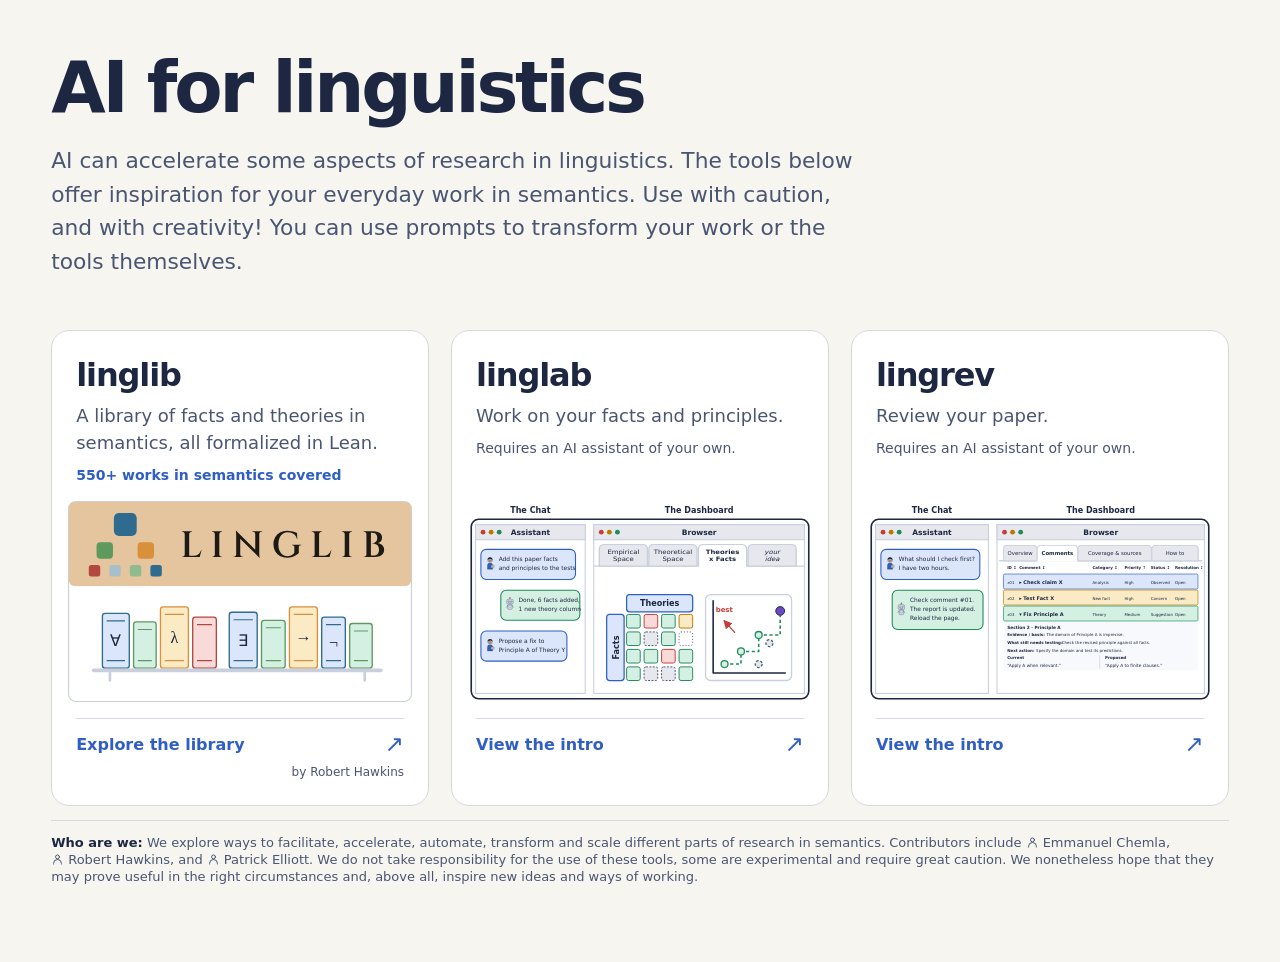
==== index.html @ 8cb1131a "Initial public release" ====
<!doctype html>
<html lang="en">
<head>
  <meta charset="utf-8">
  <meta name="viewport" content="width=device-width, initial-scale=1">
  <meta name="description" content="Three tools to explore how AI can support everyday research in semantics: linglib, linglab, and lingrev.">
  <title>AI for linguistics</title>
  <style>
    :root { color-scheme: light; --paper:#f7f5ef; --white:#fff; --ink:#1d2742; --muted:#4a5572; --line:#d5d9e2; --blue:#2f5fc4; }
    * { box-sizing:border-box; }
    body { margin:0; background:var(--paper); color:var(--ink); font-family:system-ui,-apple-system,"Segoe UI",sans-serif; -webkit-font-smoothing:antialiased; }
    .sticky-title { position:sticky; top:0; z-index:10; background:var(--paper); }
    .sticky-title .inner { width:min(1440px,100%); margin:auto; padding:clamp(24px,4vw,56px) clamp(20px,4vw,64px) 18px; }
    main { width:min(1440px,100%); margin:auto; padding:0 clamp(20px,4vw,64px) 52px; }
    header { margin-bottom:clamp(32px,4vw,56px); }
    h1 { margin:0; font-size:clamp(38px,5.5vw,72px); font-weight:650; letter-spacing:-.045em; line-height:1.06; }
    .intro { max-width:850px; margin:0; font-size:clamp(18px,1.7vw,23px); line-height:1.55; color:var(--muted); text-wrap:pretty; }
    .tools { display:grid; grid-template-columns:repeat(3,minmax(0,1fr)); column-gap:22px; row-gap:16px; }
    article { min-width:0; display:grid; grid-template-rows:subgrid; grid-row:span 3; padding:26px 24px 24px; border:1px solid var(--line); border-radius:18px; background:var(--white); }
    .requirements { display:block; margin-top:10px; font-size:14px; line-height:1.4; color:var(--muted); }
    .coverage { display:block; margin-top:10px; font-size:14px; line-height:1.4; color:var(--blue); font-weight:600; }
    h2 { margin:0 0 8px; font-size:32px; line-height:1.15; font-weight:650; letter-spacing:-.035em; }
    article p { margin:0; color:var(--muted); font-size:18px; line-height:1.5; }
    figure { margin:0 -8px; aspect-ratio:640/374; display:flex; align-items:center; justify-content:center; }
    figure img { display:block; width:100%; height:100%; object-fit:contain; }
    .tool-link { display:inline-flex; align-items:center; justify-content:space-between; gap:24px; margin-top:auto; padding:14px 0 0; border-top:1px solid var(--line); color:var(--blue); text-decoration:none; font-size:16px; font-weight:650; }
    .card-bottom { display:flex; flex-direction:column; gap:8px; }
    .card-bottom .tool-link { display:flex; margin-top:0; }
    .credit { align-self:flex-end; color:var(--muted); font-size:12px; line-height:1.4; text-decoration:none; }
    .credit:hover { color:var(--blue); text-decoration:underline; }
    .tool-link:hover { text-decoration:underline; text-underline-offset:4px; }
    .figure-link { display:block; width:100%; height:100%; border-radius:8px; }
    .figure-link:hover { opacity:.85; }
    a:focus-visible { outline:3px solid var(--blue); outline-offset:6px; border-radius:2px; }
    .tool-link span { font-size:23px; line-height:1; font-weight:400; }
    .about { position:sticky; bottom:0; z-index:9; margin-top:24px; padding:14px 0; border-top:1px solid var(--line); background:var(--paper); color:var(--muted); font-size:13px; line-height:1.3; }
    .about p { margin:0; }
    .about strong { color:var(--ink); font-weight:650; }
    .about a { display:inline; color:var(--muted); text-decoration:none; white-space:nowrap; }
    .about a:hover { color:var(--blue); text-decoration:underline; text-underline-offset:3px; }
    .about svg { width:13px; height:13px; margin-right:4px; vertical-align:-2px; }
    @media(max-width:1000px) { .tools { grid-template-columns:1fr; gap:20px; } article { display:grid; grid-template-rows:none; grid-row:auto; grid-template-columns:minmax(200px,2fr) minmax(0,3fr); column-gap:28px; align-items:start; } article > div { min-height:0; } article p { min-height:0; } figure { grid-column:2; grid-row:1/4; margin:0; } .card-bottom { grid-column:1; margin-top:28px; } }
    @media(max-width:560px) { article { display:flex; padding:24px 20px 20px; } figure { margin:22px 0; width:100%; } .card-bottom { margin-top:0; } h2 { font-size:30px; } }
  </style>
</head>
<body>
  <div class="sticky-title"><div class="inner"><h1>AI for linguistics</h1></div></div>
  <main>
    <header>
      <p class="intro">AI can accelerate some aspects of research in linguistics. The tools below offer inspiration for your everyday work in semantics. Use with caution, and with creativity! You can use prompts to transform your work or the tools themselves.</p>
    </header>
    <div class="tools">
      <article aria-labelledby="linglib-title">
        <div><h2 id="linglib-title">linglib</h2><p>A library of facts and theories in semantics, all formalized in Lean.<span class="coverage" title="551 works tagged formalized in semantics in the LingLib bibliography; checked 25 October 2026.">550+ works in semantics covered</span></p></div>
        <figure><a class="figure-link" href="https://github.com/linglib-community/linglib" aria-label="Explore linglib on GitHub"><img src="assets/linglib.svg" width="640" height="374" alt="LingLib logo above a shelf of book-like theories marked with ∀, ∃, and other logical symbols."></a></figure>
        <div class="card-bottom"><a class="tool-link" href="https://github.com/linglib-community/linglib">Explore the library <span aria-hidden="true">↗</span></a><a class="credit" href="https://rdhawkins.com/" target="_blank" rel="noopener">by Robert Hawkins</a></div>
      </article>
      <article aria-labelledby="linglab-title">
        <div><h2 id="linglab-title">linglab</h2><p>Work on your facts and principles.<span class="requirements">Requires an AI assistant of your own.</span></p></div>
        <figure><a class="figure-link" href="https://ai-for-linguistics.github.io/linglab/" aria-label="View the linglab intro"><img src="assets/linglab.svg" width="640" height="374" alt="A chat with an AI assistant beside a report comparing theories against facts."></a></figure>
        <div class="card-bottom"><a class="tool-link" href="https://ai-for-linguistics.github.io/linglab/">View the intro <span aria-hidden="true">↗</span></a></div>
      </article>
      <article aria-labelledby="lingrev-title">
        <div><h2 id="lingrev-title">lingrev</h2><p>Review your paper.<span class="requirements">Requires an AI assistant of your own.</span></p></div>
        <figure><a class="figure-link" href="https://ai-for-linguistics.github.io/lingrev/" aria-label="View the lingrev intro"><img src="assets/lingrev.svg" width="640" height="374" alt="A chat for requesting checks and revisions beside a paper review dashboard."></a></figure>
        <div class="card-bottom"><a class="tool-link" href="https://ai-for-linguistics.github.io/lingrev/">View the intro <span aria-hidden="true">↗</span></a></div>
      </article>
    </div>
    <footer class="about" aria-label="Who are we"><p><strong>Who are we:</strong> We explore ways to facilitate, accelerate, automate, transform and scale different parts of research in semantics. Contributors include <a href="http://www.emmanuel.chemla.free.fr/" target="_blank" rel="noopener"><svg viewBox="0 0 20 20" fill="none" stroke="currentColor" stroke-width="1.5" stroke-linecap="round" aria-hidden="true"><circle cx="10" cy="6" r="3"/><path d="M4 17v-1a6 6 0 0 1 12 0v1"/></svg>Emmanuel Chemla</a>, <a href="https://rdhawkins.com/" target="_blank" rel="noopener"><svg viewBox="0 0 20 20" fill="none" stroke="currentColor" stroke-width="1.5" stroke-linecap="round" aria-hidden="true"><circle cx="10" cy="6" r="3"/><path d="M4 17v-1a6 6 0 0 1 12 0v1"/></svg>Robert Hawkins</a>, and <a href="https://www.patrickdelliott.com/" target="_blank" rel="noopener"><svg viewBox="0 0 20 20" fill="none" stroke="currentColor" stroke-width="1.5" stroke-linecap="round" aria-hidden="true"><circle cx="10" cy="6" r="3"/><path d="M4 17v-1a6 6 0 0 1 12 0v1"/></svg>Patrick Elliott</a>. We do not take responsibility for the use of these tools, some are experimental and require great caution. We nonetheless hope that they may prove useful in the right circumstances and, above all, inspire new ideas and ways of working.</p></footer>
  </main>
</body>
</html>
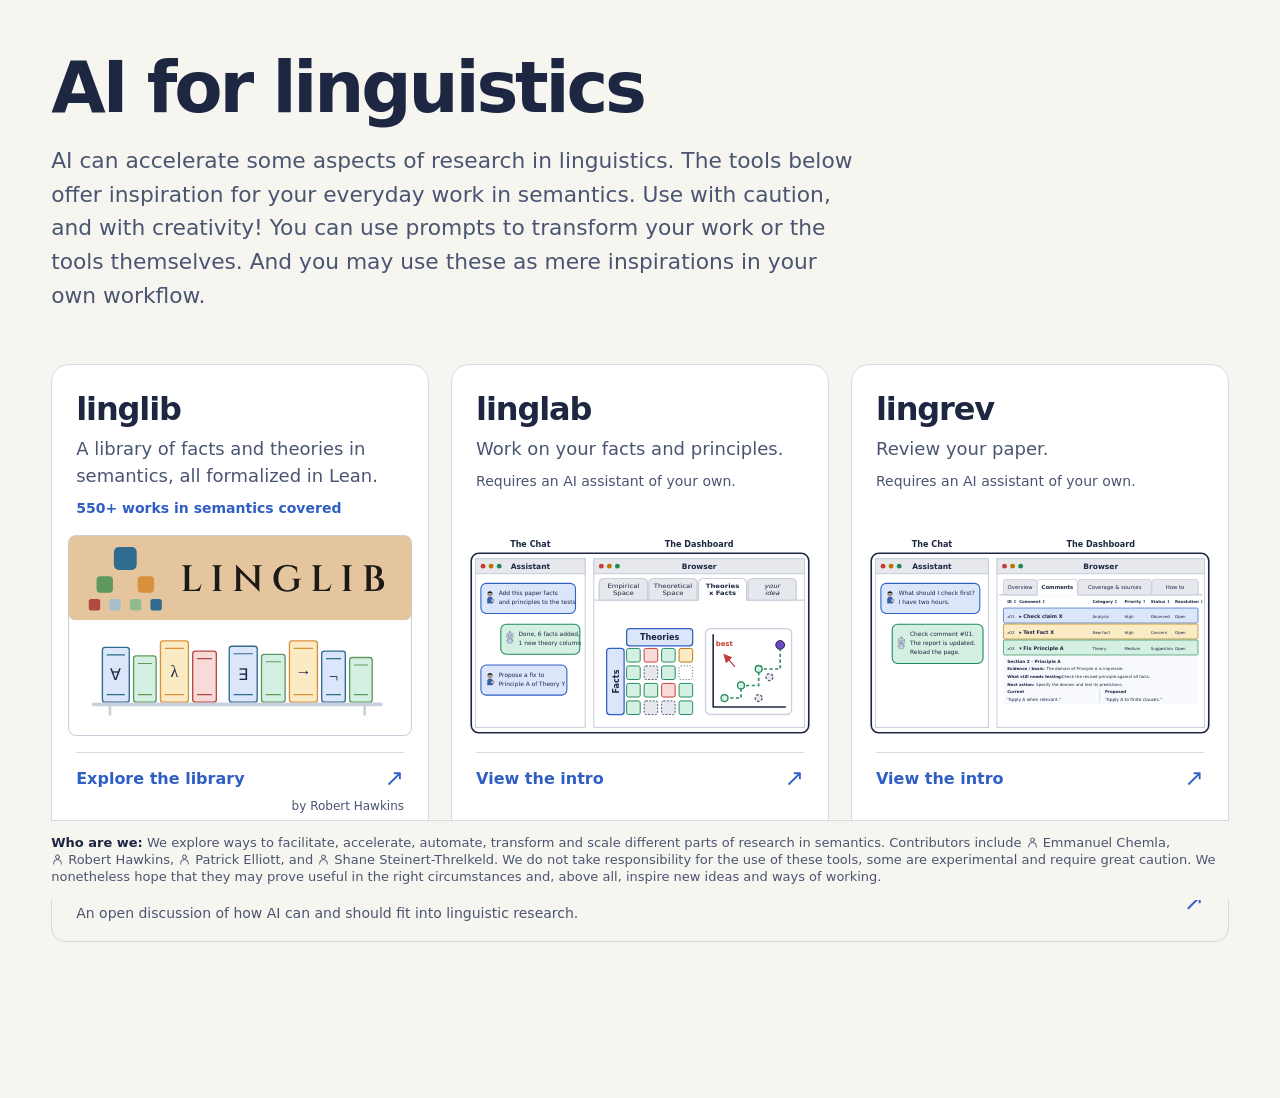
==== commit b2f0ae25: "Add mission statement page and Shane as a contributor" ====
--- a/index.html
+++ b/index.html
@@ -1,72 +1,204 @@
 <!doctype html>
 <html lang="en">
-<head>
-  <meta charset="utf-8">
-  <meta name="viewport" content="width=device-width, initial-scale=1">
-  <meta name="description" content="Three tools to explore how AI can support everyday research in semantics: linglib, linglab, and lingrev.">
-  <title>AI for linguistics</title>
-  <style>
-    :root { color-scheme: light; --paper:#f7f5ef; --white:#fff; --ink:#1d2742; --muted:#4a5572; --line:#d5d9e2; --blue:#2f5fc4; }
-    * { box-sizing:border-box; }
-    body { margin:0; background:var(--paper); color:var(--ink); font-family:system-ui,-apple-system,"Segoe UI",sans-serif; -webkit-font-smoothing:antialiased; }
-    .sticky-title { position:sticky; top:0; z-index:10; background:var(--paper); }
-    .sticky-title .inner { width:min(1440px,100%); margin:auto; padding:clamp(24px,4vw,56px) clamp(20px,4vw,64px) 18px; }
-    main { width:min(1440px,100%); margin:auto; padding:0 clamp(20px,4vw,64px) 52px; }
-    header { margin-bottom:clamp(32px,4vw,56px); }
-    h1 { margin:0; font-size:clamp(38px,5.5vw,72px); font-weight:650; letter-spacing:-.045em; line-height:1.06; }
-    .intro { max-width:850px; margin:0; font-size:clamp(18px,1.7vw,23px); line-height:1.55; color:var(--muted); text-wrap:pretty; }
-    .tools { display:grid; grid-template-columns:repeat(3,minmax(0,1fr)); column-gap:22px; row-gap:16px; }
-    article { min-width:0; display:grid; grid-template-rows:subgrid; grid-row:span 3; padding:26px 24px 24px; border:1px solid var(--line); border-radius:18px; background:var(--white); }
-    .requirements { display:block; margin-top:10px; font-size:14px; line-height:1.4; color:var(--muted); }
-    .coverage { display:block; margin-top:10px; font-size:14px; line-height:1.4; color:var(--blue); font-weight:600; }
-    h2 { margin:0 0 8px; font-size:32px; line-height:1.15; font-weight:650; letter-spacing:-.035em; }
-    article p { margin:0; color:var(--muted); font-size:18px; line-height:1.5; }
-    figure { margin:0 -8px; aspect-ratio:640/374; display:flex; align-items:center; justify-content:center; }
-    figure img { display:block; width:100%; height:100%; object-fit:contain; }
-    .tool-link { display:inline-flex; align-items:center; justify-content:space-between; gap:24px; margin-top:auto; padding:14px 0 0; border-top:1px solid var(--line); color:var(--blue); text-decoration:none; font-size:16px; font-weight:650; }
-    .card-bottom { display:flex; flex-direction:column; gap:8px; }
-    .card-bottom .tool-link { display:flex; margin-top:0; }
-    .credit { align-self:flex-end; color:var(--muted); font-size:12px; line-height:1.4; text-decoration:none; }
-    .credit:hover { color:var(--blue); text-decoration:underline; }
-    .tool-link:hover { text-decoration:underline; text-underline-offset:4px; }
-    .figure-link { display:block; width:100%; height:100%; border-radius:8px; }
-    .figure-link:hover { opacity:.85; }
-    a:focus-visible { outline:3px solid var(--blue); outline-offset:6px; border-radius:2px; }
-    .tool-link span { font-size:23px; line-height:1; font-weight:400; }
-    .about { position:sticky; bottom:0; z-index:9; margin-top:24px; padding:14px 0; border-top:1px solid var(--line); background:var(--paper); color:var(--muted); font-size:13px; line-height:1.3; }
-    .about p { margin:0; }
-    .about strong { color:var(--ink); font-weight:650; }
-    .about a { display:inline; color:var(--muted); text-decoration:none; white-space:nowrap; }
-    .about a:hover { color:var(--blue); text-decoration:underline; text-underline-offset:3px; }
-    .about svg { width:13px; height:13px; margin-right:4px; vertical-align:-2px; }
-    @media(max-width:1000px) { .tools { grid-template-columns:1fr; gap:20px; } article { display:grid; grid-template-rows:none; grid-row:auto; grid-template-columns:minmax(200px,2fr) minmax(0,3fr); column-gap:28px; align-items:start; } article > div { min-height:0; } article p { min-height:0; } figure { grid-column:2; grid-row:1/4; margin:0; } .card-bottom { grid-column:1; margin-top:28px; } }
-    @media(max-width:560px) { article { display:flex; padding:24px 20px 20px; } figure { margin:22px 0; width:100%; } .card-bottom { margin-top:0; } h2 { font-size:30px; } }
-  </style>
-</head>
-<body>
-  <div class="sticky-title"><div class="inner"><h1>AI for linguistics</h1></div></div>
-  <main>
-    <header>
-      <p class="intro">AI can accelerate some aspects of research in linguistics. The tools below offer inspiration for your everyday work in semantics. Use with caution, and with creativity! You can use prompts to transform your work or the tools themselves.</p>
-    </header>
-    <div class="tools">
-      <article aria-labelledby="linglib-title">
-        <div><h2 id="linglib-title">linglib</h2><p>A library of facts and theories in semantics, all formalized in Lean.<span class="coverage" title="551 works tagged formalized in semantics in the LingLib bibliography; checked 25 October 2026.">550+ works in semantics covered</span></p></div>
-        <figure><a class="figure-link" href="https://github.com/linglib-community/linglib" aria-label="Explore linglib on GitHub"><img src="assets/linglib.svg" width="640" height="374" alt="LingLib logo above a shelf of book-like theories marked with ∀, ∃, and other logical symbols."></a></figure>
-        <div class="card-bottom"><a class="tool-link" href="https://github.com/linglib-community/linglib">Explore the library <span aria-hidden="true">↗</span></a><a class="credit" href="https://rdhawkins.com/" target="_blank" rel="noopener">by Robert Hawkins</a></div>
-      </article>
-      <article aria-labelledby="linglab-title">
-        <div><h2 id="linglab-title">linglab</h2><p>Work on your facts and principles.<span class="requirements">Requires an AI assistant of your own.</span></p></div>
-        <figure><a class="figure-link" href="https://ai-for-linguistics.github.io/linglab/" aria-label="View the linglab intro"><img src="assets/linglab.svg" width="640" height="374" alt="A chat with an AI assistant beside a report comparing theories against facts."></a></figure>
-        <div class="card-bottom"><a class="tool-link" href="https://ai-for-linguistics.github.io/linglab/">View the intro <span aria-hidden="true">↗</span></a></div>
-      </article>
-      <article aria-labelledby="lingrev-title">
-        <div><h2 id="lingrev-title">lingrev</h2><p>Review your paper.<span class="requirements">Requires an AI assistant of your own.</span></p></div>
-        <figure><a class="figure-link" href="https://ai-for-linguistics.github.io/lingrev/" aria-label="View the lingrev intro"><img src="assets/lingrev.svg" width="640" height="374" alt="A chat for requesting checks and revisions beside a paper review dashboard."></a></figure>
-        <div class="card-bottom"><a class="tool-link" href="https://ai-for-linguistics.github.io/lingrev/">View the intro <span aria-hidden="true">↗</span></a></div>
-      </article>
+  <head>
+    <meta charset="utf-8" />
+    <meta name="viewport" content="width=device-width, initial-scale=1" />
+    <meta
+      name="description"
+      content="Three tools to explore how AI can support everyday research in semantics: linglib, linglab, and lingrev."
+    />
+    <title>AI for linguistics</title>
+    <link rel="stylesheet" href="assets/site.css" />
+  </head>
+  <body>
+    <div class="sticky-title">
+      <div class="inner"><h1>AI for linguistics</h1></div>
     </div>
-    <footer class="about" aria-label="Who are we"><p><strong>Who are we:</strong> We explore ways to facilitate, accelerate, automate, transform and scale different parts of research in semantics. Contributors include <a href="http://www.emmanuel.chemla.free.fr/" target="_blank" rel="noopener"><svg viewBox="0 0 20 20" fill="none" stroke="currentColor" stroke-width="1.5" stroke-linecap="round" aria-hidden="true"><circle cx="10" cy="6" r="3"/><path d="M4 17v-1a6 6 0 0 1 12 0v1"/></svg>Emmanuel Chemla</a>, <a href="https://rdhawkins.com/" target="_blank" rel="noopener"><svg viewBox="0 0 20 20" fill="none" stroke="currentColor" stroke-width="1.5" stroke-linecap="round" aria-hidden="true"><circle cx="10" cy="6" r="3"/><path d="M4 17v-1a6 6 0 0 1 12 0v1"/></svg>Robert Hawkins</a>, and <a href="https://www.patrickdelliott.com/" target="_blank" rel="noopener"><svg viewBox="0 0 20 20" fill="none" stroke="currentColor" stroke-width="1.5" stroke-linecap="round" aria-hidden="true"><circle cx="10" cy="6" r="3"/><path d="M4 17v-1a6 6 0 0 1 12 0v1"/></svg>Patrick Elliott</a>. We do not take responsibility for the use of these tools, some are experimental and require great caution. We nonetheless hope that they may prove useful in the right circumstances and, above all, inspire new ideas and ways of working.</p></footer>
-  </main>
-</body>
+    <main>
+      <header>
+        <p class="intro">
+          AI can accelerate some aspects of research in linguistics. The tools
+          below offer inspiration for your everyday work in semantics. Use with
+          caution, and with creativity! You can use prompts to transform your
+          work or the tools themselves. And you may use these as mere
+          inspirations in your own workflow.
+        </p>
+      </header>
+      <div class="tools">
+        <article aria-labelledby="linglib-title">
+          <div>
+            <h2 id="linglib-title">linglib</h2>
+            <p>
+              A library of facts and theories in semantics, all formalized in
+              Lean.<span
+                class="coverage"
+                title="551 works tagged formalized in semantics in the LingLib bibliography; checked 25 October 2026."
+                >550+ works in semantics covered</span
+              >
+            </p>
+          </div>
+          <figure>
+            <a
+              class="figure-link"
+              href="https://github.com/linglib-community/linglib"
+              aria-label="Explore linglib on GitHub"
+              ><img
+                src="assets/linglib.svg"
+                width="640"
+                height="374"
+                alt="LingLib logo above a shelf of book-like theories marked with ∀, ∃, and other logical symbols."
+            /></a>
+          </figure>
+          <div class="card-bottom">
+            <a
+              class="tool-link"
+              href="https://github.com/linglib-community/linglib"
+              >Explore the library <span aria-hidden="true">↗</span></a
+            ><a
+              class="credit"
+              href="https://rdhawkins.com/"
+              target="_blank"
+              rel="noopener"
+              >by Robert Hawkins</a
+            >
+          </div>
+        </article>
+        <article aria-labelledby="linglab-title">
+          <div>
+            <h2 id="linglab-title">linglab</h2>
+            <p>
+              Work on your facts and principles.<span class="requirements"
+                >Requires an AI assistant of your own.</span
+              >
+            </p>
+          </div>
+          <figure>
+            <a
+              class="figure-link"
+              href="https://ai-for-linguistics.github.io/linglab/"
+              aria-label="View the linglab intro"
+              ><img
+                src="assets/linglab.svg"
+                width="640"
+                height="374"
+                alt="A chat with an AI assistant beside a report comparing theories against facts."
+            /></a>
+          </figure>
+          <div class="card-bottom">
+            <a
+              class="tool-link"
+              href="https://ai-for-linguistics.github.io/linglab/"
+              >View the intro <span aria-hidden="true">↗</span></a
+            >
+          </div>
+        </article>
+        <article aria-labelledby="lingrev-title">
+          <div>
+            <h2 id="lingrev-title">lingrev</h2>
+            <p>
+              Review your paper.<span class="requirements"
+                >Requires an AI assistant of your own.</span
+              >
+            </p>
+          </div>
+          <figure>
+            <a
+              class="figure-link"
+              href="https://ai-for-linguistics.github.io/lingrev/"
+              aria-label="View the lingrev intro"
+              ><img
+                src="assets/lingrev.svg"
+                width="640"
+                height="374"
+                alt="A chat for requesting checks and revisions beside a paper review dashboard."
+            /></a>
+          </figure>
+          <div class="card-bottom">
+            <a
+              class="tool-link"
+              href="https://ai-for-linguistics.github.io/lingrev/"
+              >View the intro <span aria-hidden="true">↗</span></a
+            >
+          </div>
+        </article>
+      </div>
+      <a class="mission-link" href="mission.html"
+        ><span
+          ><strong>Our mission</strong
+          ><small
+            >An open discussion of how AI can and should fit into linguistic
+            research.</small
+          ></span
+        ><span class="arrow" aria-hidden="true">↗</span></a
+      >
+      <footer class="about" aria-label="Who are we">
+        <p>
+          <strong>Who are we:</strong> We explore ways to facilitate,
+          accelerate, automate, transform and scale different parts of research
+          in semantics. Contributors include
+          <a
+            href="http://www.emmanuel.chemla.free.fr/"
+            target="_blank"
+            rel="noopener"
+            ><svg
+              viewBox="0 0 20 20"
+              fill="none"
+              stroke="currentColor"
+              stroke-width="1.5"
+              stroke-linecap="round"
+              aria-hidden="true"
+            >
+              <circle cx="10" cy="6" r="3" />
+              <path d="M4 17v-1a6 6 0 0 1 12 0v1" /></svg
+            >Emmanuel Chemla</a
+          >,
+          <a href="https://rdhawkins.com/" target="_blank" rel="noopener"
+            ><svg
+              viewBox="0 0 20 20"
+              fill="none"
+              stroke="currentColor"
+              stroke-width="1.5"
+              stroke-linecap="round"
+              aria-hidden="true"
+            >
+              <circle cx="10" cy="6" r="3" />
+              <path d="M4 17v-1a6 6 0 0 1 12 0v1" /></svg
+            >Robert Hawkins</a
+          >,
+          <a
+            href="https://www.patrickdelliott.com/"
+            target="_blank"
+            rel="noopener"
+            ><svg
+              viewBox="0 0 20 20"
+              fill="none"
+              stroke="currentColor"
+              stroke-width="1.5"
+              stroke-linecap="round"
+              aria-hidden="true"
+            >
+              <circle cx="10" cy="6" r="3" />
+              <path d="M4 17v-1a6 6 0 0 1 12 0v1" /></svg
+            >Patrick Elliott</a
+          >, and
+          <a href="https://www.shane.st/" target="_blank" rel="noopener"
+            ><svg
+              viewBox="0 0 20 20"
+              fill="none"
+              stroke="currentColor"
+              stroke-width="1.5"
+              stroke-linecap="round"
+              aria-hidden="true"
+            >
+              <circle cx="10" cy="6" r="3" />
+              <path d="M4 17v-1a6 6 0 0 1 12 0v1" /></svg
+            >Shane Steinert-Threlkeld</a
+          >. We do not take responsibility for the use of these tools, some are
+          experimental and require great caution. We nonetheless hope that they
+          may prove useful in the right circumstances and, above all, inspire
+          new ideas and ways of working.
+        </p>
+      </footer>
+    </main>
+  </body>
 </html>
--- a/assets/site.css
+++ b/assets/site.css
@@ -0,0 +1,51 @@
+    :root { color-scheme: light; --paper:#f7f5ef; --white:#fff; --ink:#1d2742; --muted:#4a5572; --line:#d5d9e2; --blue:#2f5fc4; }
+    * { box-sizing:border-box; }
+    body { margin:0; background:var(--paper); color:var(--ink); font-family:system-ui,-apple-system,"Segoe UI",sans-serif; -webkit-font-smoothing:antialiased; }
+    .sticky-title { position:sticky; top:0; z-index:10; background:var(--paper); }
+    .sticky-title .inner { width:min(1440px,100%); margin:auto; padding:clamp(24px,4vw,56px) clamp(20px,4vw,64px) 18px; }
+    main { width:min(1440px,100%); margin:auto; padding:0 clamp(20px,4vw,64px) 52px; }
+    header { margin-bottom:clamp(32px,4vw,56px); }
+    h1 { margin:0; font-size:clamp(38px,5.5vw,72px); font-weight:650; letter-spacing:-.045em; line-height:1.06; }
+    .intro { max-width:850px; margin:0; font-size:clamp(18px,1.7vw,23px); line-height:1.55; color:var(--muted); text-wrap:pretty; }
+    .tools { display:grid; grid-template-columns:repeat(3,minmax(0,1fr)); column-gap:22px; row-gap:16px; }
+    article { min-width:0; display:grid; grid-template-rows:subgrid; grid-row:span 3; padding:26px 24px 24px; border:1px solid var(--line); border-radius:18px; background:var(--white); }
+    .requirements { display:block; margin-top:10px; font-size:14px; line-height:1.4; color:var(--muted); }
+    .coverage { display:block; margin-top:10px; font-size:14px; line-height:1.4; color:var(--blue); font-weight:600; }
+    h2 { margin:0 0 8px; font-size:32px; line-height:1.15; font-weight:650; letter-spacing:-.035em; }
+    article p { margin:0; color:var(--muted); font-size:18px; line-height:1.5; }
+    figure { margin:0 -8px; aspect-ratio:640/374; display:flex; align-items:center; justify-content:center; }
+    figure img { display:block; width:100%; height:100%; object-fit:contain; }
+    .tool-link { display:inline-flex; align-items:center; justify-content:space-between; gap:24px; margin-top:auto; padding:14px 0 0; border-top:1px solid var(--line); color:var(--blue); text-decoration:none; font-size:16px; font-weight:650; }
+    .card-bottom { display:flex; flex-direction:column; gap:8px; }
+    .card-bottom .tool-link { display:flex; margin-top:0; }
+    .credit { align-self:flex-end; color:var(--muted); font-size:12px; line-height:1.4; text-decoration:none; }
+    .credit:hover { color:var(--blue); text-decoration:underline; }
+    .tool-link:hover { text-decoration:underline; text-underline-offset:4px; }
+    .figure-link { display:block; width:100%; height:100%; border-radius:8px; }
+    .figure-link:hover { opacity:.85; }
+    a:focus-visible { outline:3px solid var(--blue); outline-offset:6px; border-radius:2px; }
+    .tool-link span { font-size:23px; line-height:1; font-weight:400; }
+    .mission-link { display:flex; align-items:center; justify-content:space-between; gap:24px; margin-top:22px; padding:18px 24px; border:1px solid var(--line); border-radius:14px; color:var(--ink); text-decoration:none; background:transparent; }
+    .mission-link strong { display:block; font-size:17px; font-weight:650; letter-spacing:-.02em; }
+    .mission-link small { display:block; margin-top:3px; color:var(--muted); font-size:14px; line-height:1.4; }
+    .mission-link .arrow { flex-shrink:0; color:var(--blue); font-size:24px; }
+    .mission-link:hover { border-color:var(--blue); background:var(--white); }
+    .about { position:sticky; bottom:0; z-index:9; margin-top:24px; padding:14px 0; border-top:1px solid var(--line); background:var(--paper); color:var(--muted); font-size:13px; line-height:1.3; }
+    .about p { margin:0; }
+    .about strong { color:var(--ink); font-weight:650; }
+    .about a { display:inline; color:var(--muted); text-decoration:none; white-space:nowrap; }
+    .about a:hover { color:var(--blue); text-decoration:underline; text-underline-offset:3px; }
+    .about svg { width:13px; height:13px; margin-right:4px; vertical-align:-2px; }
+    @media(max-width:1000px) { .tools { grid-template-columns:1fr; gap:20px; } article { display:grid; grid-template-rows:none; grid-row:auto; grid-template-columns:minmax(200px,2fr) minmax(0,3fr); column-gap:28px; align-items:start; } article > div { min-height:0; } article p { min-height:0; } figure { grid-column:2; grid-row:1/4; margin:0; } .card-bottom { grid-column:1; margin-top:28px; } }
+    @media(max-width:560px) { article { display:flex; flex-direction:column; padding:24px 20px 20px; } figure { margin:22px 0; width:100%; } .card-bottom { margin-top:0; } h2 { font-size:30px; } }
+
+    .site-name { display:inline-block; color:var(--ink); text-decoration:none; font-size:clamp(38px,5.5vw,72px); font-weight:650; letter-spacing:-.045em; line-height:1.06; }
+    .mission-page .sticky-title .inner, .mission-page main { max-width:1100px; }
+    .mission-page main { padding-top:10px; }
+    .back-link { display:inline-block; margin:0 0 28px; color:var(--blue); text-decoration:none; font-size:14px; }
+    .back-link:hover, .source-link:hover { text-decoration:underline; text-underline-offset:4px; }
+    .mission-body { max-width:780px; }
+    .mission-body h1 { font-size:clamp(32px,4vw,46px); margin:0 0 26px; }
+    .mission-body p { margin:0 0 24px; color:var(--muted); font-size:clamp(17px,1.6vw,20px); line-height:1.7; text-wrap:pretty; }
+    .source-link { display:inline-block; color:var(--blue); font-size:13px; text-decoration:none; margin:4px 0 20px; }
+    .mission-page .about { position:static; margin-top:30px; }
